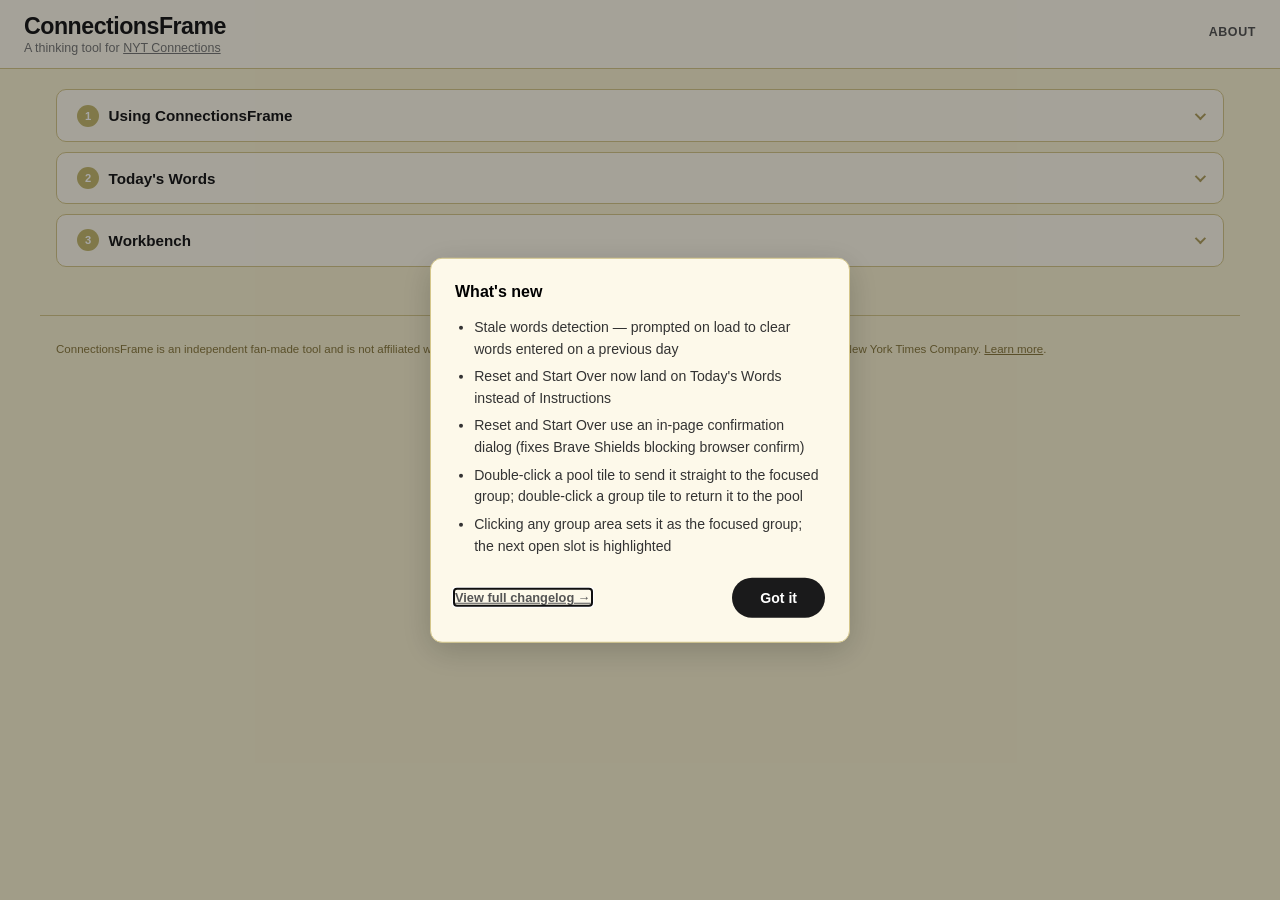
==== index.html @ d1ae63d9 "Changelog" ====
<!doctype html>
<html lang="en">
  <head>
    <meta charset="utf-8" />
    <meta name="viewport" content="width=device-width, initial-scale=1" />
    <title>ConnectionsFrame</title>
    <link rel="stylesheet" href="assets/css/styles.css" />
  </head>
  <body>

    <header class="site-header">
      <div class="site-header__brand">
        <h1>ConnectionsFrame</h1>
        <p>A thinking tool for <a href="https://www.nytimes.com/games/connections" target="_blank" rel="noopener">NYT Connections</a></p>
      </div>
      <nav class="site-nav">
        <a href="about/" class="nav-link">About</a>
      </nav>
    </header>

    <main class="accordion">

      <!-- ── 1. Instructions ── -->
      <details id="section-instructions" class="accordion-section">
        <summary class="accordion-summary">
          <span class="accordion-label">
            <span class="accordion-num">1</span>
            Using ConnectionsFrame
          </span>
          <span class="accordion-chevron"></span>
        </summary>
        <div class="accordion-body">
          <div class="entry-body">
            <ol class="instructions-list">
              <li>Enter the 16 words from today's <a href="https://www.nytimes.com/games/connections" target="_blank" rel="noopener">NYT Connections</a> puzzle in <strong>Today's Words</strong> below.</li>
              <li>Click <strong>Move to Workbench</strong> once all 16 are filled — the button activates automatically.</li>
              <li><strong>Left panel:</strong> all 16 words as draggable tiles. <strong>Right panel:</strong> four empty group slots.</li>
              <li>Drag tiles into groups to test a connection. Name each group and pick a predicted difficulty colour —
                <span class="chip yellow">Yellow</span> (easiest) through <span class="chip purple">Purple</span> (hardest).
                Groups animate into colour order automatically.</li>
              <li><strong>Double-click</strong> any tile in a group to return it to the word pool.</li>
              <li>You can return to <strong>Today's Words</strong> at any time to fix a typo — edits sync live to the workbench.</li>
              <li>Your progress saves automatically in this browser. Other users cannot see it.</li>
            </ol>
            <button class="btn-primary" id="btn-to-words">Go to Today's Words →</button>
          </div>
        </div>
      </details>

      <!-- ── 2. Today's Words ── -->
      <details id="section-words" class="accordion-section">
        <summary class="accordion-summary">
          <span class="accordion-label">
            <span class="accordion-num">2</span>
            Today's Words
          </span>
          <span class="accordion-status" id="words-status"></span>
          <span class="accordion-chevron"></span>
        </summary>
        <div class="accordion-body">
          <div class="entry-body">
            <p class="section-hint">Type into the grid — or paste a delimited list into any box</p>
            <div id="word-inputs" class="word-grid"></div>

            <div class="or-divider">or</div>

            <p class="section-hint">One word / phrase per line</p>
            <div class="bulk-wrap">
              <textarea id="bulk-input" class="bulk-input" rows="4"
                placeholder="Word or phrase 1&#10;Word or phrase 2&#10;Word or phrase 3&#10;…"></textarea>
              <span id="bulk-count" class="bulk-count">0 / 16</span>
            </div>

            <div class="btn-row">
              <button class="btn-primary" id="btn-to-workbench" disabled>Move to Workbench →</button>
              <button class="btn-secondary" id="reset-words-btn">Reset Words</button>
            </div>
          </div>
        </div>
      </details>

      <!-- ── 3. Workbench ── -->
      <details id="section-workbench" class="accordion-section">
        <summary class="accordion-summary">
          <span class="accordion-label">
            <span class="accordion-num">3</span>
            Workbench
          </span>
          <span class="accordion-status" id="workbench-status"></span>
          <span class="accordion-chevron"></span>
        </summary>
        <div class="accordion-body accordion-body--workspace">
          <div class="workspace">
            <section class="panel left-panel" aria-label="Word pool">
              <h2 class="panel-title">Words</h2>
              <div id="source-grid" class="tile-grid drop-zone" data-zone="source"></div>
            </section>
            <section class="panel right-panel" aria-label="Your groups">
              <h2 class="panel-title">Your Groups</h2>
              <div id="groups-container"></div>
            </section>
          </div>
          <div class="workbench-footer">
            <button class="btn-secondary" id="reset-workbench-btn">Reset Workbench</button>
            <button class="btn-secondary" id="reset-btn">↩ Start Over</button>
          </div>
        </div>
      </details>

    </main>

    <footer class="site-footer">
      ConnectionsFrame is an independent fan-made tool and is not affiliated with or endorsed by The New York Times. NYT Connections is a trademark of The New York Times Company. <a href="/about/">Learn more</a>.
    </footer>

    <dialog id="confirm-dialog" class="confirm-dialog">
      <p id="confirm-message" class="confirm-message"></p>
      <div class="confirm-buttons">
        <button id="confirm-cancel" class="btn-secondary">Cancel</button>
        <button id="confirm-ok" class="btn-primary">Confirm</button>
      </div>
    </dialog>

    <dialog id="whats-new-dialog" class="whats-new-dialog">
      <h2 class="whats-new-heading">What's new</h2>
      <div id="whats-new-body" class="whats-new-body"></div>
      <div class="whats-new-footer">
        <a href="/about/changelog/" class="whats-new-link">View full changelog →</a>
        <button id="whats-new-ok" class="btn-primary">Got it</button>
      </div>
    </dialog>

    <script src="assets/js/changelog.js"></script>
    <script src="assets/js/main.js"></script>
  </body>
</html>
---- assets/css/styles.css ----
/* ── Reset ── */
*, *::before, *::after { box-sizing: border-box; margin: 0; padding: 0; }

/*
  Warm yellow palette (lightest → deepest):
  #fdf9ea  surface   — cards, header, group headers
  #f7f0d0  canvas    — page background
  #ede5b5  inset     — workbench panels
  #e2d68e  field     — filled inputs, code, hover states
  Borders: light #e4dab8 / medium #d4c68a / heavy #c4b870
*/

/* ── Base ── */
body {
  font-family: 'Helvetica Neue', Arial, sans-serif;
  background: #f7f0d0;
  color: #1a1a1b;
  min-height: 100vh;
}

a { color: inherit; }

/* ── Site header ── */
.site-header {
  background: #fdf9ea;
  border-bottom: 1px solid #d4c68a;
  padding: 0.85rem 1.5rem;
  display: flex;
  align-items: center;
  justify-content: space-between;
}

.site-header__brand h1 {
  font-size: 1.45rem;
  font-weight: 900;
  letter-spacing: -0.5px;
  line-height: 1.1;
}

.brand-cap { color: #60b868; }

.site-header__brand p {
  font-size: 0.78rem;
  color: #777;
  margin-top: 0.1rem;
}

/* ── Nav ── */
.site-nav { display: flex; gap: 1.25rem; }

.nav-link {
  font-size: 0.78rem;
  font-weight: 700;
  text-transform: uppercase;
  letter-spacing: 0.6px;
  color: #555;
  text-decoration: none;
  padding-bottom: 2px;
  border-bottom: 2px solid transparent;
  transition: color 0.15s, border-color 0.15s;
}

.nav-link:hover,
.nav-link.active { color: #1a1a1b; border-bottom-color: #1a1a1b; }

/* ── Accordion ── */
.accordion {
  max-width: 1200px;
  margin: 0 auto;
  padding: 1.25rem 1rem 3rem;
  display: flex;
  flex-direction: column;
  gap: 0.6rem;
}

.accordion-section {
  background: #fdf9ea;
  border: 1px solid #d4c68a;
  border-radius: 10px;
  overflow: hidden;
}

.accordion-summary {
  display: flex;
  align-items: center;
  gap: 0.75rem;
  padding: 0.9rem 1.25rem;
  cursor: pointer;
  list-style: none;
  user-select: none;
}

.accordion-summary::-webkit-details-marker { display: none; }

.accordion-label {
  display: flex;
  align-items: center;
  gap: 0.6rem;
  font-weight: 700;
  font-size: 0.95rem;
  flex: 1;
}

.accordion-num {
  display: inline-flex;
  align-items: center;
  justify-content: center;
  width: 22px;
  height: 22px;
  border-radius: 50%;
  background: #c4b870;
  color: #fff;
  font-size: 0.7rem;
  font-weight: 900;
  flex-shrink: 0;
  transition: background 0.2s;
}

.accordion-section[open] .accordion-num { background: #1a1a1b; }

.accordion-status {
  font-size: 0.72rem;
  font-weight: 700;
  color: #aaa;
  white-space: nowrap;
}

.accordion-status.status--complete { color: #60b868; }

/* CSS chevron — rotates on open */
.accordion-chevron {
  display: inline-block;
  width: 8px;
  height: 8px;
  border-right: 2px solid #b0a060;
  border-bottom: 2px solid #b0a060;
  transform: rotate(45deg) translateY(-2px);
  transition: transform 0.22s ease;
  flex-shrink: 0;
}

.accordion-section[open] .accordion-chevron {
  transform: rotate(-135deg) translateY(-2px);
}

/* ── Accordion body ── */
.accordion-body {
  border-top: 1px solid #e4dab8;
  padding: 1.5rem;
  animation: bodyFadeIn 0.18s ease;
}

/* Workbench body has no padding — the workspace provides its own */
.accordion-body--workspace { padding: 0; }

@keyframes bodyFadeIn {
  from { opacity: 0; transform: translateY(-4px); }
  to   { opacity: 1; transform: none; }
}

/* ── Shared entry layout (sections 1 & 2) ── */
.entry-body {
  max-width: 520px;
  display: flex;
  flex-direction: column;
  gap: 1rem;
}

/* ── Instructions ── */
.instructions-list {
  padding-left: 1.3rem;
  display: flex;
  flex-direction: column;
  gap: 0.45rem;
}

.instructions-list li {
  font-size: 0.88rem;
  line-height: 1.65;
  color: #333;
}

/* Inline difficulty chips */
.chip {
  display: inline-block;
  padding: 0.05rem 0.5rem;
  border-radius: 20px;
  font-size: 0.75rem;
  font-weight: 700;
  vertical-align: middle;
  margin: 0 1px;
}
.chip.yellow { background: #f9df6d; color: #5a4400; }
.chip.green  { background: #60b868; color: #fff; }
.chip.blue   { background: #5ba4cf; color: #fff; }
.chip.purple { background: #9b59d0; color: #fff; }

/* ── Section hints ── */
.section-hint {
  font-size: 0.76rem;
  font-weight: 700;
  text-transform: uppercase;
  letter-spacing: 0.5px;
  color: #999;
}

/* ── Word grid ── */
.word-grid {
  display: grid;
  grid-template-columns: repeat(4, 1fr);
  gap: 0.4rem;
}

.word-input {
  min-width: 0;        /* prevents inputs overflowing grid columns */
  width: 100%;
  padding: 0.65rem 0.25rem;
  border: 2px solid #d4c68a;
  border-radius: 6px;
  font-family: inherit;
  font-size: 0.78rem;
  font-weight: 700;
  text-align: center;
  text-transform: uppercase;
  letter-spacing: 0.3px;
  background: #fdf9ea;
  transition: border-color 0.15s, background 0.15s;
}

.word-input::placeholder { color: #c0b470; font-weight: 400; text-transform: none; letter-spacing: 0; }
.word-input:focus { outline: none; border-color: #1a1a1b; }
.word-input.filled { background: #e2d68e; border-color: #c4b870; }

/* ── OR divider ── */
.or-divider {
  display: flex;
  align-items: center;
  gap: 0.75rem;
  color: #b0a060;
  font-size: 0.72rem;
  font-weight: 700;
  letter-spacing: 1px;
}
.or-divider::before,
.or-divider::after { content: ''; flex: 1; height: 1px; background: #e4dab8; }

/* ── Bulk entry ── */
.bulk-wrap { position: relative; }

.bulk-input {
  width: 100%;
  padding: 0.6rem 0.75rem 1.6rem;
  border: 2px solid #d4c68a;
  border-radius: 6px;
  font-family: inherit;
  font-size: 0.84rem;
  line-height: 1.6;
  resize: vertical;
  background: #fdf9ea;
  transition: border-color 0.15s;
}
.bulk-input:focus { outline: none; border-color: #1a1a1b; }

.bulk-count {
  position: absolute;
  bottom: 0.45rem;
  right: 0.6rem;
  font-size: 0.7rem;
  font-weight: 700;
  color: #b0a060;
  pointer-events: none;
}
.bulk-count.complete { color: #60b868; }

/* ── Buttons ── */
button { font-family: inherit; cursor: pointer; }

.btn-primary {
  align-self: flex-start;
  background: #1a1a1b;
  color: #fff;
  border: none;
  padding: 0.75rem 1.75rem;
  border-radius: 30px;
  font-size: 0.88rem;
  font-weight: 700;
  transition: background 0.15s, opacity 0.15s;
}
.btn-primary:disabled { opacity: 0.3; cursor: not-allowed; }
.btn-primary:not(:disabled):hover { background: #3a3a3b; }

.btn-secondary {
  background: none;
  border: 2px solid #1a1a1b;
  border-radius: 20px;
  padding: 0.35rem 0.9rem;
  font-size: 0.8rem;
  font-weight: 700;
  transition: background 0.15s;
}
.btn-secondary:hover { background: #e2d68e; }

/* ── Workbench layout ── */
.workspace {
  display: flex;
  gap: 1.25rem;
  padding: 1.25rem;
  align-items: flex-start;
}

.btn-row {
  display: flex;
  align-items: center;
  gap: 0.75rem;
  flex-wrap: wrap;
}

.workbench-footer {
  padding: 0.75rem 1.25rem 1rem;
  border-top: 1px solid #e4dab8;
  display: flex;
  justify-content: space-between;
  align-items: center;
  gap: 0.75rem;
}

/* ── Panels ── */
.panel {
  background: #ede5b5;
  border: 1px solid #d4c68a;
  border-radius: 10px;
  padding: 1rem;
}
.left-panel  { flex: 1; }
.right-panel { flex: 1; }

.panel-title {
  font-size: 0.7rem;
  text-transform: uppercase;
  letter-spacing: 1px;
  color: #8a7a40;
  font-weight: 700;
  margin-bottom: 0.9rem;
}

/* ── Tile grid ── */
.tile-grid {
  display: grid;
  grid-template-columns: repeat(4, 1fr);
  gap: 0.45rem;
  align-items: start;  /* tiles size themselves, not the container */
  min-height: 2.75rem; /* keeps empty drop zones droppable */
}

/* ── Tiles ── */
.tile {
  background: #4a4a4c;
  color: #fff;
  padding: 0.7rem 0.3rem;
  min-height: 2.75rem;  /* uniform height across both panels */
  border-radius: 6px;
  text-align: center;
  font-size: 0.72rem;
  font-weight: 800;
  text-transform: uppercase;
  letter-spacing: 0.3px;
  cursor: grab;
  user-select: none;
  word-break: break-word;
  line-height: 1.2;
  display: flex;
  align-items: center;
  justify-content: center;
  transition: background 0.1s, opacity 0.15s, transform 0.1s;
}
.tile:hover  { background: #5e5e60; }
.tile:active { cursor: grabbing; transform: scale(0.97); }
.tile.dragging { opacity: 0.35; }

/* Subtle ring hints that double-click is available */
.tile--in-group:hover { box-shadow: inset 0 0 0 2px rgba(255,255,255,0.25); }

/* Empty slot placeholders in group drop zones */
.tile-placeholder {
  min-height: 2.75rem;
  border-radius: 6px;
  border: 2px dashed #c4b870;
  background: transparent;
  pointer-events: none;
}

/* The specific next slot in the focused group */
.tile-placeholder--focused {
  border-color: #5ba4cf;
  border-style: dashed;
  background: rgba(91, 164, 207, 0.08);
}

/* ── Drop zones ── */
.drop-zone {
  border-radius: 6px;
  transition: background 0.12s, outline 0.12s;
}
.drop-zone.drag-over {
  background: #d8edf8;
  outline: 2px dashed #5ba4cf;
}

/* ── Groups ── */
#groups-container { display: flex; flex-direction: column; gap: 0.75rem; }

/* Group is a borderless flex-column so its tile-grid spans the full panel width,
   matching the source grid on the left and producing identical tile sizes. */
.group {
  display: flex;
  flex-direction: column;
  gap: 0.4rem;
}

/* The card styling (background, border, colour indicator) lives on the header only */
.group-header {
  display: flex;
  align-items: center;
  gap: 0.5rem;
  background: #fdf9ea;
  border: 1px solid #d4c68a;
  border-left: 5px solid #d4c68a;
  border-radius: 6px;
  padding: 0.4rem 0.6rem;
  transition: border-left-color 0.2s;
}
.group-header[data-color="yellow"] { border-left-color: #f9df6d; }
.group-header[data-color="green"]  { border-left-color: #60b868; }
.group-header[data-color="blue"]   { border-left-color: #5ba4cf; }
.group-header[data-color="purple"] { border-left-color: #9b59d0; }

.group-name {
  flex: 1;
  min-width: 0;
  padding: 0.35rem 0.55rem;
  border: 1px solid #d4c68a;
  border-radius: 5px;
  font-family: inherit;
  font-size: 0.82rem;
  font-weight: 600;
  background: #fdf9ea;
}
.group-name:focus { outline: none; border-color: #1a1a1b; }

/* ── Colour picker ── */
.color-picker { display: flex; gap: 5px; flex-shrink: 0; }

.color-btn {
  width: 22px;
  height: 22px;
  border-radius: 50%;
  border: 2px solid transparent;
  cursor: pointer;
  transition: transform 0.1s, border-color 0.1s;
}
.color-btn:hover { transform: scale(1.15); }
.color-btn.yellow { background: #f9df6d; }
.color-btn.green  { background: #60b868; }
.color-btn.blue   { background: #5ba4cf; }
.color-btn.purple { background: #9b59d0; }
.color-btn.selected { border-color: #1a1a1b; transform: scale(1.2); }

.group .tile-grid { min-height: 2.75rem; }

/* ── About page ── */
.about-main {
  max-width: 680px;
  margin: 0 auto;
  padding: 2.5rem 1.5rem 4rem;
}
.about-content { display: flex; flex-direction: column; gap: 1rem; }
.about-content p,
.about-content li { font-size: 0.95rem; line-height: 1.7; color: #333; }
.about-content a { text-decoration: underline; }

.about-heading {
  font-size: 1rem;
  font-weight: 800;
  margin-top: 1rem;
}

.site-footer {
  max-width: 1200px;
  margin: 0 auto;
  padding: 1.5rem 1rem 2.5rem;
  font-size: 0.72rem;
  color: #8a7a40;
  line-height: 1.6;
  border-top: 1px solid #d4c68a;
}

.about-disclaimer {
  margin-top: 1.5rem;
  padding-top: 1.5rem;
  border-top: 1px solid #d4c68a;
  font-size: 0.82rem;
  color: #888;
  line-height: 1.7;
}
.about-steps,
.about-tips { padding-left: 1.3rem; display: flex; flex-direction: column; gap: 0.5rem; }

.about-content code {
  background: #e2d68e;
  padding: 0.1em 0.35em;
  border-radius: 3px;
  font-size: 0.88em;
  font-family: 'Courier New', monospace;
}

.about-cta { margin-top: 1.5rem; }
.cta-btn {
  display: inline-block;
  background: #1a1a1b;
  color: #fff;
  text-decoration: none;
  padding: 0.75rem 1.75rem;
  border-radius: 30px;
  font-size: 0.9rem;
  font-weight: 700;
  transition: background 0.15s;
}
.cta-btn:hover { background: #3a3a3b; }

/* ── What's new dialog ── */
.whats-new-dialog {
  position: fixed;
  top: 50%;
  left: 50%;
  transform: translate(-50%, -50%);
  background: #fdf9ea;
  border: 1px solid #d4c68a;
  border-radius: 12px;
  padding: 1.5rem;
  max-width: 420px;
  width: calc(100% - 2rem);
  box-shadow: 0 8px 32px rgba(0,0,0,0.18);
}
.whats-new-dialog::backdrop { background: rgba(0,0,0,0.35); }
.whats-new-heading {
  font-size: 1rem;
  font-weight: 800;
  margin-bottom: 1rem;
}
.whats-new-body {
  margin-bottom: 1.25rem;
  max-height: 50vh;
  overflow-y: auto;
}
.whats-new-version {
  font-size: 0.72rem;
  font-weight: 700;
  text-transform: uppercase;
  letter-spacing: 0.5px;
  color: #999;
  margin-top: 0.75rem;
  margin-bottom: 0.25rem;
}
.whats-new-list {
  padding-left: 1.2rem;
  display: flex;
  flex-direction: column;
  gap: 0.35rem;
}
.whats-new-list li { font-size: 0.88rem; line-height: 1.55; color: #333; }
.whats-new-footer {
  display: flex;
  align-items: center;
  justify-content: space-between;
  gap: 1rem;
}
.whats-new-link {
  font-size: 0.8rem;
  font-weight: 700;
  color: #555;
  text-decoration: underline;
}
.whats-new-footer .btn-primary { align-self: auto; }

/* ── Changelog page ── */
#changelog-body { display: flex; flex-direction: column; gap: 1.75rem; margin-top: 1.25rem; }
.cl-entry { display: flex; flex-direction: column; gap: 0.5rem; }
.cl-header {
  display: flex;
  align-items: baseline;
  gap: 0.6rem;
  flex-wrap: wrap;
}
.cl-version {
  font-size: 0.78rem;
  font-weight: 900;
  background: #1a1a1b;
  color: #fff;
  padding: 0.1rem 0.5rem;
  border-radius: 20px;
  white-space: nowrap;
}
.cl-date {
  font-size: 0.75rem;
  color: #999;
  white-space: nowrap;
}
.cl-title {
  font-size: 0.9rem;
  font-weight: 700;
  color: #1a1a1b;
}
.cl-list {
  padding-left: 1.2rem;
  display: flex;
  flex-direction: column;
  gap: 0.35rem;
  border-left: 3px solid #e4dab8;
  margin-left: 0.25rem;
  padding-top: 0.1rem;
  padding-bottom: 0.1rem;
}
.cl-list li { font-size: 0.88rem; line-height: 1.6; color: #333; }

/* ── Confirm dialog ── */
.confirm-dialog {
  position: fixed;
  top: 50%;
  left: 50%;
  transform: translate(-50%, -50%);
  background: #fdf9ea;
  border: 1px solid #d4c68a;
  border-radius: 12px;
  padding: 1.5rem;
  max-width: 320px;
  width: calc(100% - 2rem);
  box-shadow: 0 8px 32px rgba(0,0,0,0.18);
}
.confirm-dialog::backdrop { background: rgba(0,0,0,0.35); }
.confirm-message {
  font-size: 0.92rem;
  line-height: 1.55;
  margin-bottom: 1.25rem;
  color: #1a1a1b;
}
.confirm-buttons {
  display: flex;
  justify-content: flex-end;
  gap: 0.6rem;
}
/* override align-self:flex-start from .btn-primary inside the dialog */
.confirm-buttons .btn-primary { align-self: auto; }

/* ── Responsive ── */
@media (max-width: 680px) {
  .workspace { flex-direction: column; padding: 0.75rem; gap: 0.75rem; }
  .left-panel, .right-panel { flex: none; width: 100%; }
  .tile { font-size: 0.65rem; padding: 0.6rem 0.2rem; }
  .accordion { padding: 0.75rem 0.5rem 2rem; }
}
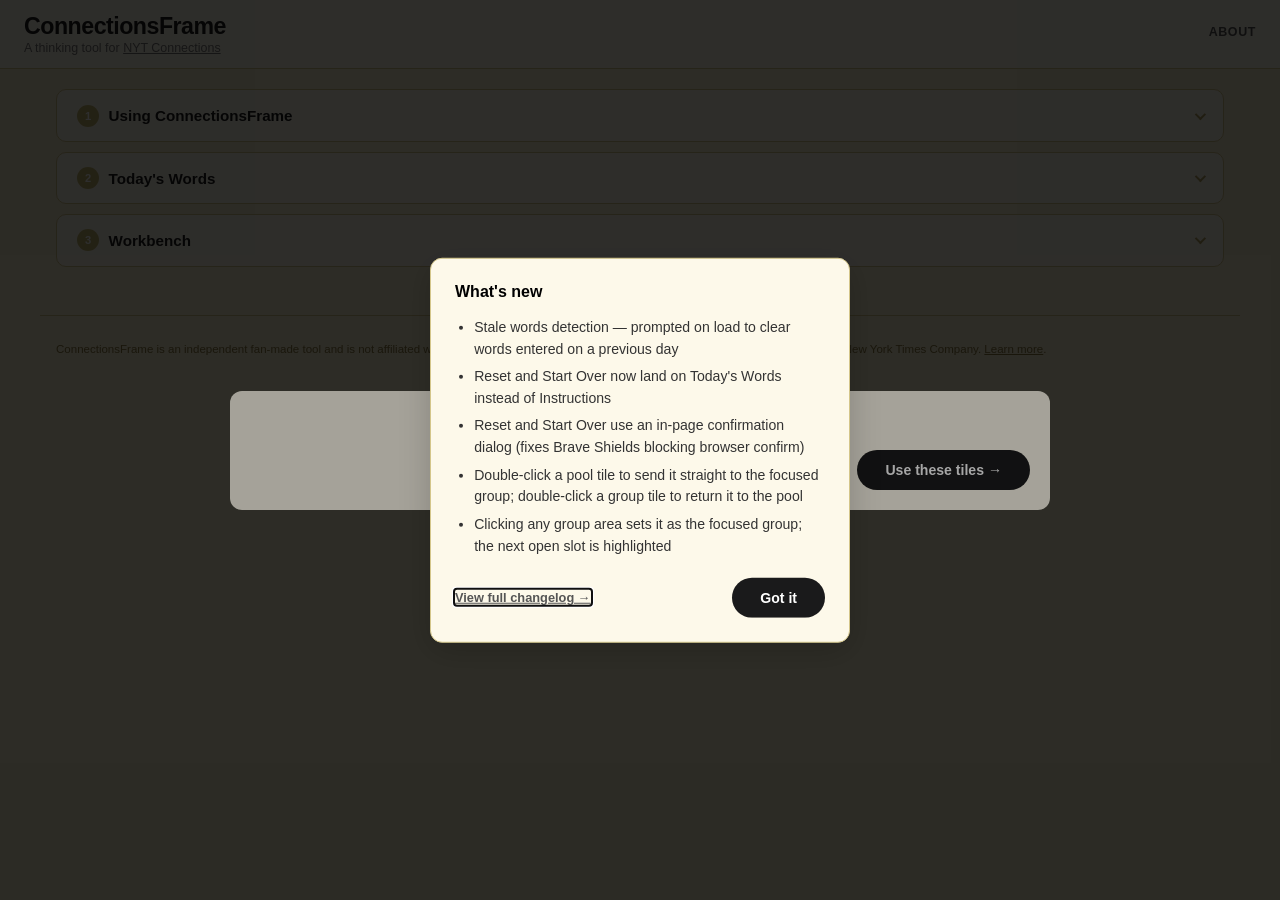
==== commit 04afcc26: "Animations" ====
--- a/index.html
+++ b/index.html
@@ -59,22 +59,41 @@
         </summary>
         <div class="accordion-body">
           <div class="entry-body">
-            <p class="section-hint">Type into the grid — or paste a delimited list into any box</p>
-            <div id="word-inputs" class="word-grid"></div>
 
-            <div class="or-divider">or</div>
+            <div id="text-entry-ui">
+              <p class="section-hint">Type into the grid — or paste a delimited list into any box</p>
+              <div id="word-inputs" class="word-grid"></div>
 
-            <p class="section-hint">One word / phrase per line</p>
-            <div class="bulk-wrap">
-              <textarea id="bulk-input" class="bulk-input" rows="4"
-                placeholder="Word or phrase 1&#10;Word or phrase 2&#10;Word or phrase 3&#10;…"></textarea>
-              <span id="bulk-count" class="bulk-count">0 / 16</span>
+              <div class="or-divider">or</div>
+
+              <p class="section-hint">One word / phrase per line</p>
+              <div class="bulk-wrap">
+                <textarea id="bulk-input" class="bulk-input" rows="4"
+                  placeholder="Word or phrase 1&#10;Word or phrase 2&#10;Word or phrase 3&#10;…"></textarea>
+                <span id="bulk-count" class="bulk-count">0 / 16</span>
+              </div>
+
+              <div class="btn-row">
+                <button class="btn-primary" id="btn-to-workbench" disabled>Move to Workbench →</button>
+                <button class="btn-secondary" id="reset-words-btn">Reset Words</button>
+              </div>
+              <button class="btn-link" id="btn-image-mode">Use image instead</button>
             </div>
 
-            <div class="btn-row">
-              <button class="btn-primary" id="btn-to-workbench" disabled>Move to Workbench →</button>
-              <button class="btn-secondary" id="reset-words-btn">Reset Words</button>
+            <div id="image-entry-ui" hidden>
+              <p class="image-mode-notice">
+                Image tiles are <strong>session-only</strong> — they won't be saved if you close or refresh this tab.
+              </p>
+              <div id="image-paste-zone" class="image-paste-zone" tabindex="0">
+                <span class="image-paste-label">Paste your screenshot here</span>
+                <span class="image-paste-hint">Ctrl+V / ⌘V anywhere on the page</span>
+              </div>
+              <div class="btn-row">
+                <button class="btn-primary" id="btn-image-to-workbench" hidden>View in Workbench →</button>
+                <button class="btn-secondary" id="btn-exit-image-mode">← Back to text entry</button>
+              </div>
             </div>
+
           </div>
         </div>
       </details>
@@ -130,6 +149,22 @@
       </div>
     </dialog>
 
+    <div id="image-crop-overlay" class="image-crop-overlay" hidden>
+      <div class="image-crop-modal">
+        <p class="image-crop-hint">Drag the corner handles to align the grid with the puzzle tiles.</p>
+        <div id="image-crop-stage" class="image-crop-stage">
+          <img id="crop-source-img" class="crop-source-img" alt="" />
+          <canvas id="crop-canvas" class="crop-canvas"></canvas>
+          <div id="handle-tl" class="crop-handle"></div>
+          <div id="handle-br" class="crop-handle"></div>
+        </div>
+        <div class="image-crop-actions">
+          <button class="btn-secondary" id="crop-cancel-btn">Cancel</button>
+          <button class="btn-primary" id="crop-confirm-btn">Use these tiles →</button>
+        </div>
+      </div>
+    </div>
+
     <script src="assets/js/changelog.js"></script>
     <script src="assets/js/main.js"></script>
   </body>
--- a/assets/css/styles.css
+++ b/assets/css/styles.css
@@ -527,6 +527,131 @@
 }
 .cta-btn:hover { background: #3a3a3b; }
 
+/* ── Image mode ── */
+.btn-link {
+  background: none;
+  border: none;
+  font-family: inherit;
+  font-size: 0.78rem;
+  font-weight: 700;
+  color: #aaa;
+  cursor: pointer;
+  padding: 0;
+  text-decoration: underline;
+  align-self: flex-start;
+}
+.btn-link:hover { color: #1a1a1b; }
+
+.image-mode-notice {
+  background: #fdf3dc;
+  border: 1px solid #e2c860;
+  border-radius: 6px;
+  padding: 0.6rem 0.85rem;
+  font-size: 0.8rem;
+  color: #7a6000;
+  line-height: 1.55;
+}
+
+.image-paste-zone {
+  display: flex;
+  flex-direction: column;
+  align-items: center;
+  justify-content: center;
+  gap: 0.3rem;
+  border: 2px dashed #d4c68a;
+  border-radius: 8px;
+  padding: 2.25rem 1rem;
+  cursor: pointer;
+  text-align: center;
+  background: #fdf9ea;
+  transition: border-color 0.15s, background 0.15s;
+  outline: none;
+}
+.image-paste-zone:focus,
+.image-paste-zone:hover { border-color: #1a1a1b; background: #f7f0d0; }
+.image-paste-label { font-size: 0.9rem; font-weight: 700; color: #444; }
+.image-paste-hint  { font-size: 0.75rem; color: #aaa; }
+
+/* ── Crop overlay ── */
+.image-crop-overlay {
+  position: fixed;
+  inset: 0;
+  background: rgba(0,0,0,0.72);
+  z-index: 1000;
+  display: flex;
+  align-items: center;
+  justify-content: center;
+  padding: 1rem;
+}
+.image-crop-modal {
+  background: #fdf9ea;
+  border-radius: 12px;
+  padding: 1.25rem;
+  max-width: min(92vw, 820px);
+  width: 100%;
+  display: flex;
+  flex-direction: column;
+  gap: 0.75rem;
+  max-height: 92vh;
+}
+.image-crop-hint {
+  font-size: 0.82rem;
+  color: #666;
+  text-align: center;
+}
+.image-crop-stage {
+  position: relative;
+  align-self: center;
+  line-height: 0;
+  overflow: hidden;
+}
+.crop-source-img {
+  display: block;
+  max-width: 100%;
+  max-height: calc(92vh - 9rem);
+  object-fit: contain;
+  user-select: none;
+  -webkit-user-drag: none;
+}
+.crop-canvas {
+  position: absolute;
+  top: 0; left: 0;
+  pointer-events: none;
+}
+.crop-handle {
+  position: absolute;
+  width: 22px;
+  height: 22px;
+  background: #fff;
+  border: 3px solid #1a1a1b;
+  border-radius: 50%;
+  transform: translate(-50%, -50%);
+  cursor: move;
+  touch-action: none;
+  z-index: 10;
+  box-shadow: 0 1px 4px rgba(0,0,0,0.3);
+}
+.image-crop-actions {
+  display: flex;
+  justify-content: flex-end;
+  gap: 0.6rem;
+}
+.image-crop-actions .btn-primary { align-self: auto; }
+
+/* ── Image tiles ── */
+.tile--image { padding: 0; overflow: hidden; min-height: 4.5rem; }
+.tile-img {
+  width: 100%;
+  height: 100%;
+  min-height: 4.5rem;
+  object-fit: cover;
+  display: block;
+  pointer-events: none;
+  user-select: none;
+  border-radius: 4px;
+  -webkit-user-drag: none;
+}
+
 /* ── What's new dialog ── */
 .whats-new-dialog {
   position: fixed;
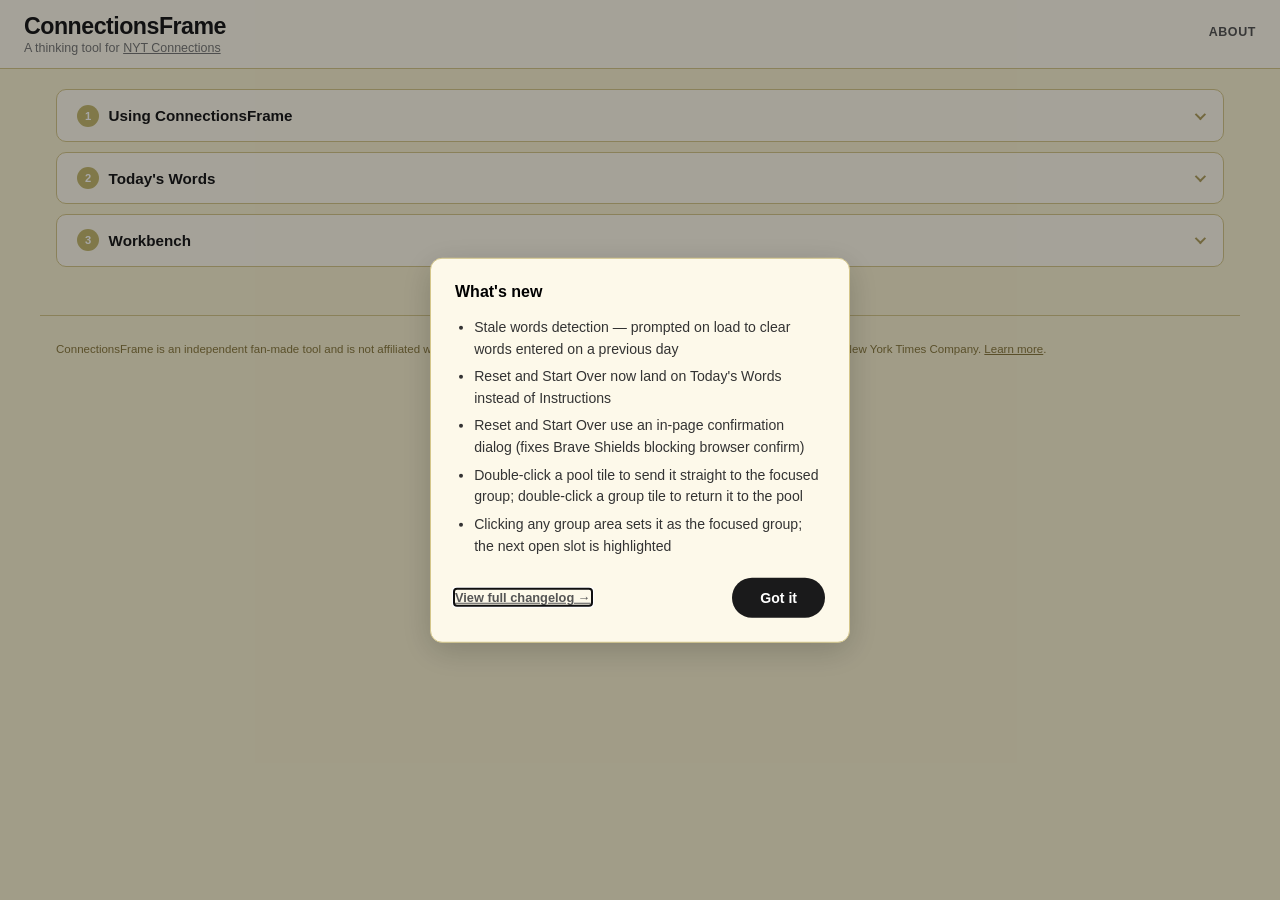
==== commit 6d65b2c6: "fixes to image grabbing" ====
--- a/index.html
+++ b/index.html
@@ -88,6 +88,13 @@
                 <span class="image-paste-label">Paste your screenshot here</span>
                 <span class="image-paste-hint">Ctrl+V / ⌘V anywhere on the page</span>
               </div>
+              <div class="image-alt-actions">
+                <button class="btn-secondary" id="btn-paste-image">Paste image</button>
+                <label class="btn-secondary image-upload-label">
+                  Upload / Photo Library
+                  <input type="file" id="image-file-input" accept="image/*" hidden />
+                </label>
+              </div>
               <div class="btn-row">
                 <button class="btn-primary" id="btn-image-to-workbench" hidden>View in Workbench →</button>
                 <button class="btn-secondary" id="btn-exit-image-mode">← Back to text entry</button>
--- a/assets/css/styles.css
+++ b/assets/css/styles.css
@@ -1,5 +1,6 @@
 /* ── Reset ── */
 *, *::before, *::after { box-sizing: border-box; margin: 0; padding: 0; }
+[hidden] { display: none !important; }
 
 /*
   Warm yellow palette (lightest → deepest):
@@ -572,6 +573,9 @@
 .image-paste-label { font-size: 0.9rem; font-weight: 700; color: #444; }
 .image-paste-hint  { font-size: 0.75rem; color: #aaa; }
 
+.image-alt-actions { display: flex; gap: 0.6rem; flex-wrap: wrap; }
+.image-upload-label { cursor: pointer; }
+
 /* ── Crop overlay ── */
 .image-crop-overlay {
   position: fixed;
@@ -639,11 +643,11 @@
 .image-crop-actions .btn-primary { align-self: auto; }
 
 /* ── Image tiles ── */
-.tile--image { padding: 0; overflow: hidden; min-height: 4.5rem; }
+/* aspect-ratio is set inline from the stored crop ratio, so both panels match exactly */
+.tile--image { padding: 0; overflow: hidden; }
 .tile-img {
   width: 100%;
   height: 100%;
-  min-height: 4.5rem;
   object-fit: cover;
   display: block;
   pointer-events: none;
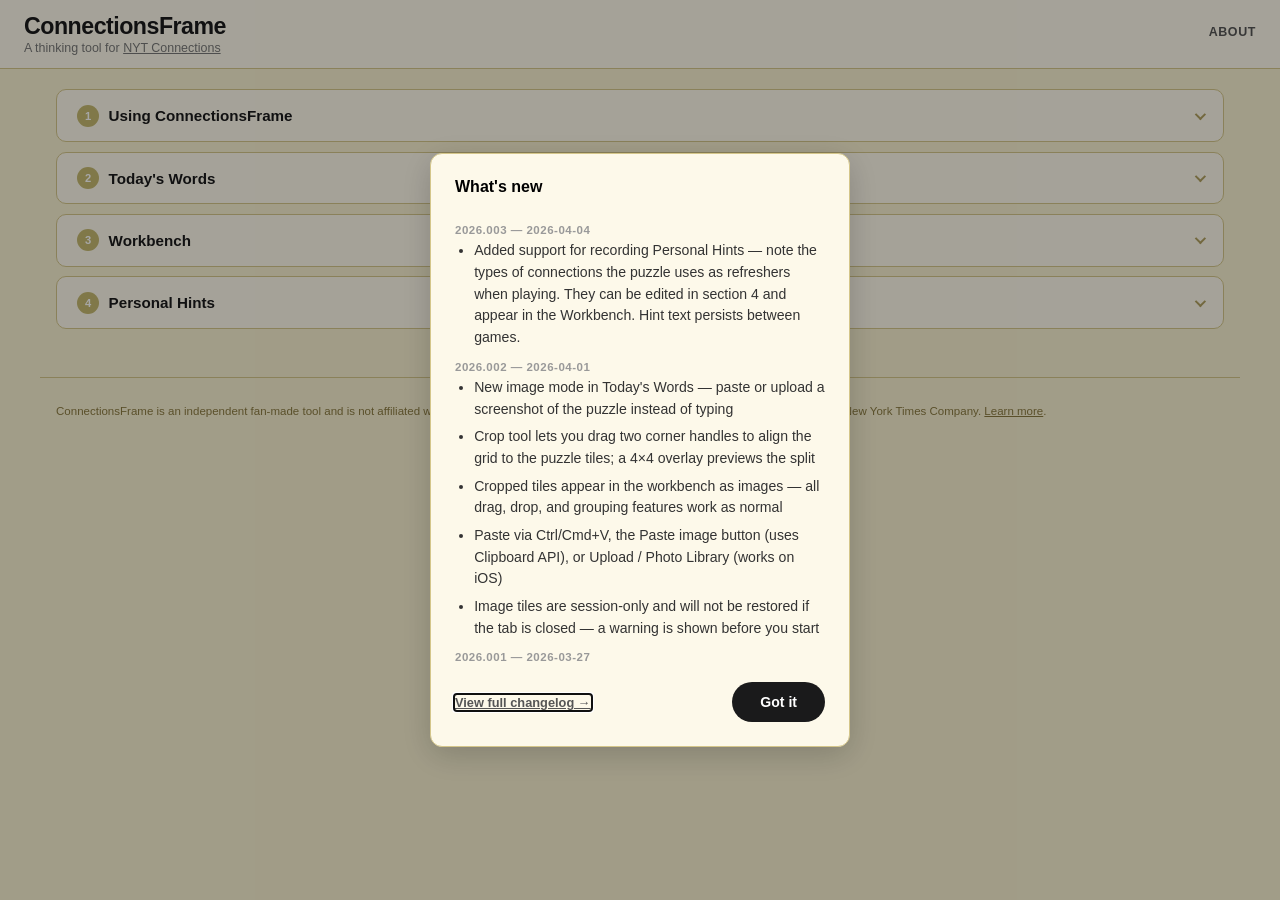
==== commit 4a25eb46: "Personal hints including docs and changelog" ====
--- a/index.html
+++ b/index.html
@@ -125,10 +125,43 @@
               <h2 class="panel-title">Your Groups</h2>
               <div id="groups-container"></div>
             </section>
+            <div class="panel hints-panel" id="workbench-hints" aria-label="Personal hints">
+              <div class="hints-panel-header">
+                <h2 class="panel-title">Personal Hints</h2>
+                <button class="btn-link" id="btn-open-hints">Manage →</button>
+              </div>
+              <div id="hints-panel-list" class="hints-panel-list"></div>
+              <p id="hints-panel-empty" class="hints-panel-empty" hidden>
+                No hints yet. <button class="btn-link" id="btn-hints-shortcut">Add some →</button>
+              </p>
+            </div>
           </div>
           <div class="workbench-footer">
             <button class="btn-secondary" id="reset-workbench-btn">Reset Workbench</button>
             <button class="btn-secondary" id="reset-btn">↩ Start Over</button>
+          </div>
+        </div>
+      </details>
+
+      <!-- ── 4. Personal Hints ── -->
+      <details id="section-hints" class="accordion-section">
+        <summary class="accordion-summary">
+          <span class="accordion-label">
+            <span class="accordion-num">4</span>
+            Personal Hints
+          </span>
+          <span class="accordion-status" id="hints-status"></span>
+          <span class="accordion-chevron"></span>
+        </summary>
+        <div class="accordion-body">
+          <div class="hints-manager">
+            <p class="section-hint">Reminders to help spot connections — drag to reorder</p>
+            <div class="hint-add-row">
+              <input type="text" id="hint-new-input" class="hint-new-input"
+                placeholder="Add a new hint…" maxlength="120" />
+              <button class="btn-primary" id="hint-add-btn">Add</button>
+            </div>
+            <div id="hints-list" class="hints-list"></div>
           </div>
         </div>
       </details>
--- a/assets/css/styles.css
+++ b/assets/css/styles.css
@@ -303,11 +303,17 @@
 
 /* ── Workbench layout ── */
 .workspace {
-  display: flex;
+  display: grid;
+  grid-template-columns: 1fr 1fr;
+  grid-template-areas:
+    "words groups"
+    "hints groups";
   gap: 1.25rem;
   padding: 1.25rem;
-  align-items: flex-start;
-}
+}
+.left-panel  { grid-area: words; }
+.right-panel { grid-area: groups; }
+.hints-panel { grid-area: hints; }
 
 .btn-row {
   display: flex;
@@ -780,10 +786,112 @@
 /* override align-self:flex-start from .btn-primary inside the dialog */
 .confirm-buttons .btn-primary { align-self: auto; }
 
+/* ── Personal hints — workbench panel ── */
+.hints-panel-header {
+  display: flex;
+  align-items: center;
+  justify-content: space-between;
+  margin-bottom: 0.5rem;
+}
+.hints-panel-list {
+  display: flex;
+  flex-direction: column;
+  gap: 0.35rem;
+  overflow-y: auto;
+}
+.hints-panel-empty {
+  font-size: 0.82rem;
+  color: #aaa;
+}
+.hint-chip {
+  padding: 0.4rem 0.65rem;
+  background: #fdf9ea;
+  border: 1px solid #d4c68a;
+  border-left: 3px solid #d4c68a;
+  border-radius: 5px;
+  font-size: 0.82rem;
+  line-height: 1.45;
+  cursor: pointer;
+  user-select: none;
+  transition: border-left-color 0.15s, background 0.15s;
+}
+.hint-chip:hover { background: #f7f0d0; }
+.hint-chip--active {
+  border-left-color: #60b868;
+  background: #f0f9f0;
+}
+
+/* ── Personal hints — section 4 manager ── */
+.hints-manager { display: flex; flex-direction: column; gap: 0.75rem; max-width: 520px; }
+.hint-add-row  { display: flex; gap: 0.5rem; }
+.hint-new-input {
+  flex: 1;
+  padding: 0.6rem 0.75rem;
+  border: 2px solid #d4c68a;
+  border-radius: 6px;
+  font-family: inherit;
+  font-size: 0.88rem;
+  background: #fdf9ea;
+  transition: border-color 0.15s;
+}
+.hint-new-input:focus { outline: none; border-color: #1a1a1b; }
+.hint-add-row .btn-primary { align-self: auto; }
+
+.hints-list { display: flex; flex-direction: column; gap: 0.4rem; }
+.hint-item {
+  display: flex;
+  align-items: center;
+  gap: 0.5rem;
+  background: #fdf9ea;
+  border: 1px solid #d4c68a;
+  border-radius: 6px;
+  padding: 0.45rem 0.6rem;
+  cursor: default;
+}
+.hint-item.hint-over  { background: #e2d68e; }
+.hint-item.hint-dragging { opacity: 0.35; }
+.hint-drag-handle {
+  color: #c4b870;
+  font-size: 0.9rem;
+  cursor: grab;
+  user-select: none;
+  flex-shrink: 0;
+  letter-spacing: -1px;
+}
+.hint-drag-handle:active { cursor: grabbing; }
+.hint-text {
+  flex: 1;
+  font-size: 0.88rem;
+  line-height: 1.4;
+  border-radius: 3px;
+  padding: 1px 3px;
+  margin: -1px -3px;
+}
+.hint-text:focus {
+  outline: none;
+  background: #e2d68e;
+}
+.hint-delete {
+  background: none;
+  border: none;
+  color: #c4b870;
+  font-size: 1.15rem;
+  line-height: 1;
+  cursor: pointer;
+  padding: 0 0.15rem;
+  flex-shrink: 0;
+  transition: color 0.12s;
+}
+.hint-delete:hover { color: #c0392b; }
+
 /* ── Responsive ── */
 @media (max-width: 680px) {
-  .workspace { flex-direction: column; padding: 0.75rem; gap: 0.75rem; }
-  .left-panel, .right-panel { flex: none; width: 100%; }
+  .workspace {
+    grid-template-columns: 1fr;
+    grid-template-areas: "words" "groups" "hints";
+    padding: 0.75rem;
+    gap: 0.75rem;
+  }
   .tile { font-size: 0.65rem; padding: 0.6rem 0.2rem; }
   .accordion { padding: 0.75rem 0.5rem 2rem; }
 }
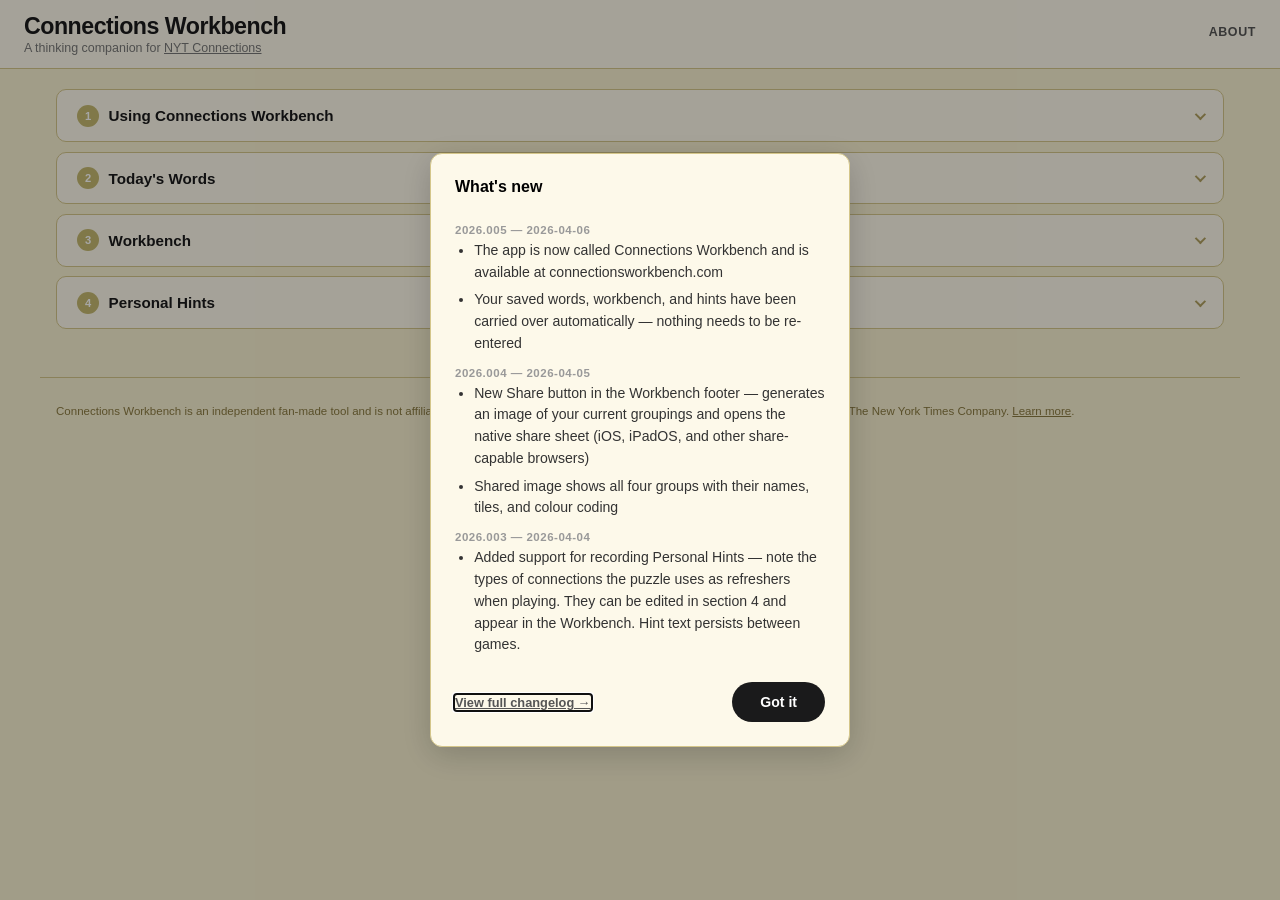
==== commit e96e3c27: "Rebrand - Connections Workbench" ====
--- a/index.html
+++ b/index.html
@@ -3,15 +3,21 @@
   <head>
     <meta charset="utf-8" />
     <meta name="viewport" content="width=device-width, initial-scale=1" />
-    <title>ConnectionsFrame</title>
+    <title>Connections Workbench</title>
+    <meta property="og:title" content="Connections Workbench" />
+    <meta property="og:description" content="A thinking companion for NYT Connections — organise your ideas before committing to an answer." />
+    <meta property="og:type" content="website" />
+    <meta property="og:url" content="https://connectionsworkbench.com/" />
+    <meta property="og:image" content="https://connectionsworkbench.com/assets/img/og.svg" />
+    <meta name="twitter:card" content="summary_large_image" />
     <link rel="stylesheet" href="assets/css/styles.css" />
   </head>
   <body>
 
     <header class="site-header">
       <div class="site-header__brand">
-        <h1>ConnectionsFrame</h1>
-        <p>A thinking tool for <a href="https://www.nytimes.com/games/connections" target="_blank" rel="noopener">NYT Connections</a></p>
+        <h1>Connections Workbench</h1>
+        <p>A thinking companion for <a href="https://www.nytimes.com/games/connections" target="_blank" rel="noopener">NYT Connections</a></p>
       </div>
       <nav class="site-nav">
         <a href="about/" class="nav-link">About</a>
@@ -25,7 +31,7 @@
         <summary class="accordion-summary">
           <span class="accordion-label">
             <span class="accordion-num">1</span>
-            Using ConnectionsFrame
+            Using Connections Workbench
           </span>
           <span class="accordion-chevron"></span>
         </summary>
@@ -139,6 +145,7 @@
           <div class="workbench-footer">
             <button class="btn-secondary" id="reset-workbench-btn">Reset Workbench</button>
             <button class="btn-secondary" id="reset-btn">↩ Start Over</button>
+            <button class="btn-secondary" id="btn-share-workbench" hidden>Share ↗</button>
           </div>
         </div>
       </details>
@@ -169,7 +176,7 @@
     </main>
 
     <footer class="site-footer">
-      ConnectionsFrame is an independent fan-made tool and is not affiliated with or endorsed by The New York Times. NYT Connections is a trademark of The New York Times Company. <a href="/about/">Learn more</a>.
+      Connections Workbench is an independent fan-made tool and is not affiliated with or endorsed by The New York Times. NYT Connections is a trademark of The New York Times Company. <a href="/about/">Learn more</a>.
     </footer>
 
     <dialog id="confirm-dialog" class="confirm-dialog">
